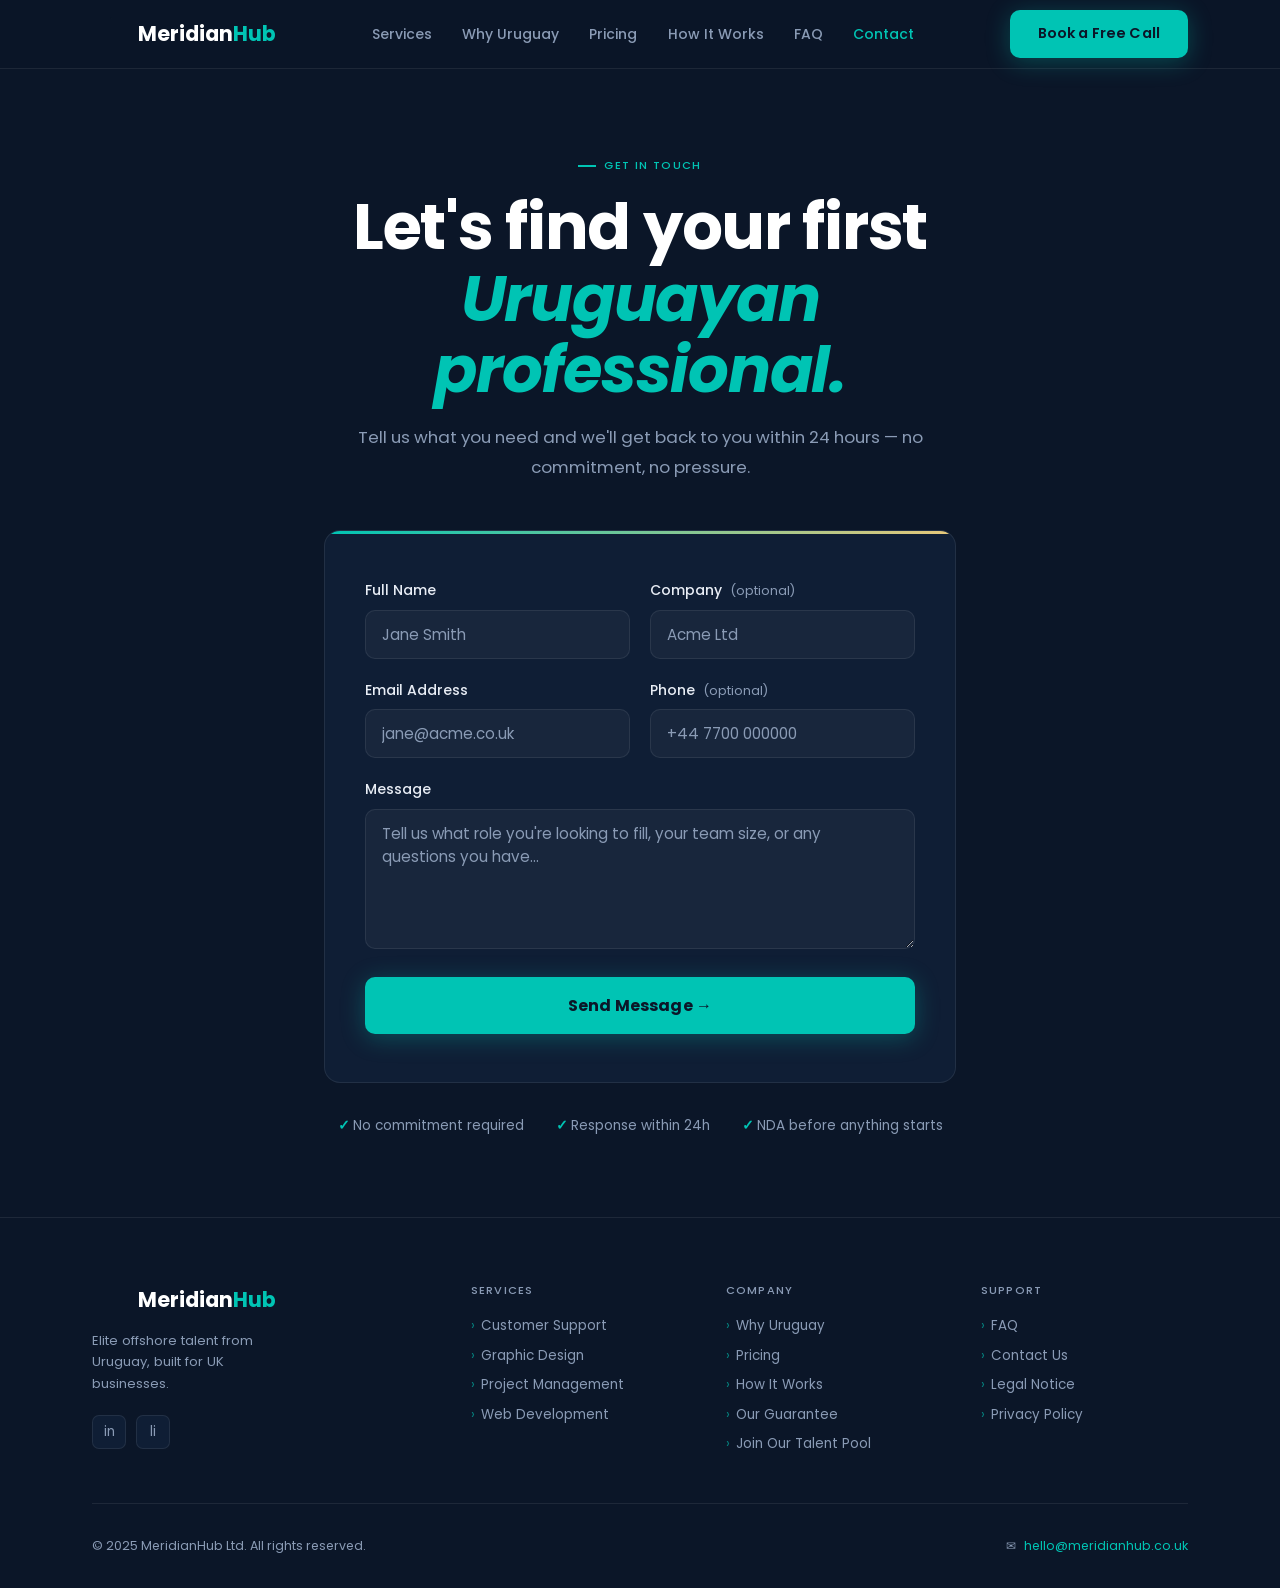
==== contact.html @ 28382a15 "Update contact.html" ====
<!DOCTYPE html>
<html lang="en-GB">
<head>
  <meta charset="UTF-8">
  <meta name="viewport" content="width=device-width, initial-scale=1">
  <title>Contact — MeridianHub</title>
  <link rel="preconnect" href="https://fonts.googleapis.com">
  <link rel="preconnect" href="https://fonts.gstatic.com" crossorigin>
  <link href="https://fonts.googleapis.com/css2?family=Poppins:ital,wght@0,100;0,200;0,300;0,400;0,500;0,600;0,700;0,800;0,900;1,100;1,200;1,300;1,400;1,500;1,600;1,700;1,800;1,900&display=swap" rel="stylesheet">
  <style>
    *, *::before, *::after { box-sizing: border-box; margin: 0; padding: 0; }
    html { scroll-behavior: smooth; font-size: 16px; }

    :root {
      --navy:       #0B1628;
      --navy-2:     #0F1E35;
      --navy-3:     #152540;
      --navy-4:     #1A2D4D;
      --teal:       #00C4B4;
      --teal-dim:   rgba(0,196,180,0.15);
      --teal-border:rgba(0,196,180,0.25);
      --gold:       #E8C87A;
      --gold-dim:   rgba(232,200,122,0.12);
      --white:      #FFFFFF;
      --off-white:  #E8EDF5;
      --muted:      #8A9BB5;
      --border:     rgba(255,255,255,0.08);
      --max-w:      1160px;
      --r:          10px;
    }

    body {
      font-family: 'Poppins', sans-serif;
      background: var(--navy);
      color: var(--off-white);
      overflow-x: hidden;
      line-height: 1.6;
    }

    a { text-decoration: none; color: inherit; }
    img { max-width: 100%; display: block; }
    strong { color: var(--white); font-weight: 600; }

    .container {
      max-width: var(--max-w);
      margin: 0 auto;
      padding: 0 2rem;
    }

    .tag {
      display: inline-flex;
      align-items: center;
      gap: 0.5rem;
      font-family: 'Poppins', sans-serif;
      font-size: 0.7rem;
      font-weight: 500;
      text-transform: uppercase;
      letter-spacing: 0.12em;
      color: var(--teal);
      margin-bottom: 1rem;
    }
    .tag::before {
      content: '';
      display: block;
      width: 18px; height: 2px;
      background: var(--teal);
    }

    h1, h2, h3, h4 {
      font-family: 'Poppins', sans-serif;
      font-weight: 700;
      line-height: 1.12;
      color: var(--white);
    }

    h1 { font-size: clamp(2.4rem, 5vw, 4rem); letter-spacing: -0.02em; }

    .btn {
      display: inline-flex;
      align-items: center;
      gap: 0.5rem;
      border-radius: var(--r);
      font-family: 'Poppins', sans-serif;
      font-weight: 600;
      font-size: 0.9rem;
      cursor: pointer;
      transition: all 0.22s;
      border: none;
      padding: 0.8rem 1.75rem;
      letter-spacing: 0.01em;
    }
    .btn-cta {
      background: var(--teal);
      color: var(--navy);
      box-shadow: 0 4px 24px rgba(0,196,180,0.3);
    }
    .btn-cta:hover { background: #00ddd0; transform: translateY(-2px); box-shadow: 0 8px 32px rgba(0,196,180,0.45); }

    /* HEADER */
    header {
      position: sticky;
      top: 0;
      z-index: 200;
      background: rgba(11,22,40,0.92);
      backdrop-filter: blur(20px);
      -webkit-backdrop-filter: blur(20px);
      border-bottom: 1px solid var(--border);
    }
    .header-inner {
      max-width: var(--max-w);
      margin: 0 auto;
      padding: 0 2rem;
      height: 68px;
      display: flex;
      align-items: center;
      justify-content: space-between;
      gap: 2rem;
    }
    .logo {
      display: flex;
      align-items: center;
      gap: 0.65rem;
      font-family: 'Poppins', sans-serif;
      font-size: 1.3rem;
      font-weight: 700;
      color: var(--white);
      flex-shrink: 0;
    }
    .logo-mark {
      width: 36px; height: 36px;
      border-radius: 6px;
      overflow: hidden;
      flex-shrink: 0;
      display: flex;
      align-items: center;
      justify-content: center;
    }
    .logo-mark img { width: 36px; height: 36px; object-fit: contain; display: block; }
    .logo-text span { color: var(--teal); }

    nav ul {
      list-style: none;
      display: flex;
      align-items: center;
      gap: 0.1rem;
    }
    nav ul a {
      font-size: 0.875rem;
      font-weight: 500;
      color: var(--muted);
      padding: 0.45rem 0.9rem;
      border-radius: 6px;
      transition: color 0.2s, background 0.2s;
    }
    nav ul a:hover { color: var(--white); background: rgba(255,255,255,0.05); }

    .ham {
      display: none;
      flex-direction: column;
      gap: 5px;
      cursor: pointer;
      padding: 4px;
      background: none;
      border: none;
    }
    .ham span {
      width: 22px; height: 2px;
      background: var(--off-white);
      border-radius: 2px;
      transition: all 0.3s;
    }

    /* FOOTER */
    footer {
      background: var(--navy);
      border-top: 1px solid var(--border);
      padding: 4rem 0 2rem;
    }
    .footer-grid {
      display: grid;
      grid-template-columns: 1.6fr 1fr 1fr 1fr;
      gap: 3rem;
      padding-bottom: 3rem;
      border-bottom: 1px solid var(--border);
    }
    .ft-brand .logo { margin-bottom: 0.75rem; }
    .ft-brand .tagline {
      font-size: 0.82rem;
      color: var(--muted);
      line-height: 1.65;
      max-width: 210px;
      margin-bottom: 1.25rem;
    }
    .social-row { display: flex; gap: 0.65rem; }
    .social-row a {
      width: 34px; height: 34px;
      background: var(--navy-2);
      border: 1px solid var(--border);
      border-radius: 7px;
      display: flex;
      align-items: center;
      justify-content: center;
      color: var(--muted);
      font-size: 0.85rem;
      transition: all 0.2s;
    }
    .social-row a:hover { background: var(--teal); color: var(--navy); border-color: var(--teal); }
    .ft-col h5 {
      font-family: 'Poppins', sans-serif;
      font-size: 0.7rem;
      font-weight: 500;
      text-transform: uppercase;
      letter-spacing: 0.1em;
      color: var(--muted);
      margin-bottom: 1rem;
    }
    .ft-col ul { list-style: none; display: flex; flex-direction: column; gap: 0.5rem; }
    .ft-col ul a {
      font-size: 0.84rem;
      color: var(--muted);
      transition: color 0.2s;
      display: flex;
      align-items: center;
      gap: 0.35rem;
    }
    .ft-col ul a::before { content: '›'; color: var(--teal); opacity: 0.6; }
    .ft-col ul a:hover { color: var(--white); }
    .footer-bottom {
      padding-top: 2rem;
      display: flex;
      justify-content: space-between;
      align-items: center;
      gap: 1rem;
      flex-wrap: wrap;
    }
    .footer-bottom p { font-size: 0.78rem; color: var(--muted); }
    .footer-contact {
      display: flex;
      align-items: center;
      gap: 0.5rem;
      font-size: 0.78rem;
      color: var(--muted);
    }
    .footer-contact a { color: var(--teal); transition: opacity 0.2s; }
    .footer-contact a:hover { opacity: 0.8; }

    /* CONTACT PAGE */
    .contact-hero {
      text-align: center;
      padding: 80px 24px 48px;
      max-width: 640px;
      margin: 0 auto;
    }
    .contact-hero .tag { justify-content: center; }
    .contact-hero h1 { margin-bottom: 1rem; }
    .contact-hero h1 em { font-style: italic; color: var(--teal); }
    .contact-hero p { font-size: 1.05rem; color: var(--muted); line-height: 1.8; }

    .contact-section {
      max-width: 680px;
      margin: 0 auto 80px;
      padding: 0 24px;
    }
    .contact-card {
      background: var(--navy-2);
      border: 1px solid var(--border);
      border-radius: 16px;
      padding: 48px 40px;
      position: relative;
      overflow: hidden;
    }
    .contact-card::before {
      content: '';
      position: absolute;
      top: 0; left: 0; right: 0;
      height: 3px;
      background: linear-gradient(90deg, var(--teal), var(--gold));
    }
    @media (max-width: 600px) { .contact-card { padding: 32px 20px; } }

    .form-row { display: grid; grid-template-columns: 1fr 1fr; gap: 20px; }
    @media (max-width: 600px) { .form-row { grid-template-columns: 1fr; } }

    .form-group { display: flex; flex-direction: column; gap: 8px; margin-bottom: 20px; }
    .form-group label { font-size: 0.875rem; font-weight: 500; color: var(--off-white); }
    .form-group label .optional { font-weight: 400; color: var(--muted); font-size: 0.8rem; margin-left: 4px; }
    .form-group input,
    .form-group textarea {
      background: rgba(255,255,255,0.04);
      border: 1px solid var(--border);
      border-radius: 10px;
      padding: 12px 16px;
      font-size: 0.95rem;
      font-family: 'Poppins', sans-serif;
      color: var(--off-white);
      transition: border-color 0.2s, box-shadow 0.2s;
      outline: none;
      width: 100%;
      box-sizing: border-box;
    }
    .form-group input::placeholder,
    .form-group textarea::placeholder { color: var(--muted); }
    .form-group input:focus,
    .form-group textarea:focus {
      border-color: var(--teal);
      box-shadow: 0 0 0 3px rgba(0,196,180,0.12);
    }
    .form-group textarea { resize: vertical; min-height: 140px; }

    .submit-btn {
      width: 100%;
      padding: 16px 32px;
      background: var(--teal);
      color: var(--navy);
      font-size: 1rem;
      font-weight: 700;
      font-family: 'Poppins', sans-serif;
      border: none;
      border-radius: 10px;
      cursor: pointer;
      transition: all 0.22s;
      margin-top: 8px;
      letter-spacing: 0.01em;
      box-shadow: 0 4px 24px rgba(0,196,180,0.3);
    }
    .submit-btn:hover { background: #00ddd0; transform: translateY(-2px); box-shadow: 0 8px 32px rgba(0,196,180,0.45); }
    .submit-btn:active { transform: translateY(0); }
    .submit-btn:disabled { opacity: 0.7; cursor: not-allowed; transform: none; }

    .success-msg {
      display: none;
      text-align: center;
      padding: 32px;
      color: var(--teal);
      font-size: 1.1rem;
      font-weight: 500;
    }
    .success-msg .checkmark { font-size: 2.5rem; display: block; margin-bottom: 12px; }

    .contact-trust {
      display: flex;
      justify-content: center;
      gap: 32px;
      flex-wrap: wrap;
      margin-top: 32px;
      color: var(--muted);
      font-size: 0.85rem;
    }
    .contact-trust span::before { content: "✓ "; color: var(--teal); font-weight: 700; }

    /* RESPONSIVE */
    @media (max-width: 768px) {
      nav { display: none; position: fixed; top: 68px; left: 0; right: 0; background: rgba(11,22,40,0.98); border-bottom: 1px solid var(--border); padding: 1rem; }
      nav.open { display: block; }
      nav ul { flex-direction: column; gap: 0.1rem; }
      nav ul a { display: block; padding: 0.75rem 1rem; }
      .ham { display: flex; }
      .header-cta-wrap { display: none; }
      .footer-grid { grid-template-columns: 1fr; gap: 2rem; }
      .footer-bottom { flex-direction: column; text-align: center; }
    }
  </style>
</head>
<body>

  <!-- ===== HEADER ===== -->
  <header>
    <div class="header-inner">
      <a href="index.html" class="logo">
        <div class="logo-mark">
          <img src="[data-uri]" alt="MeridianHub" onerror="this.style.display='none'">
        </div>
        <span class="logo-text">Meridian<span>Hub</span></span>
      </a>

      <nav id="nav">
        <ul>
          <li><a href="services.html">Services</a></li>
          <li><a href="why-uruguay.html">Why Uruguay</a></li>
          <li><a href="pricing.html">Pricing</a></li>
          <li><a href="index.html#how">How It Works</a></li>
          <li><a href="index.html#faq">FAQ</a></li>
          <li><a href="contact.html" style="color:var(--teal)">Contact</a></li>
        </ul>
      </nav>

      <div class="header-cta-wrap">
        <a href="contact.html" class="btn btn-cta">Book a Free Call</a>
      </div>

      <button class="ham" id="ham" aria-label="Menu">
        <span></span><span></span><span></span>
      </button>
    </div>
  </header>

  <!-- ===== HERO ===== -->
  <div class="contact-hero">
    <span class="tag">Get in Touch</span>
    <h1>Let's find your first <em>Uruguayan professional.</em></h1>
    <p>Tell us what you need and we'll get back to you within 24 hours — no commitment, no pressure.</p>
  </div>

  <!-- ===== FORM ===== -->
  <div class="contact-section">
    <div class="contact-card">

      <form id="contactForm">

        <div class="form-row">
          <div class="form-group">
            <label for="name">Full Name</label>
            <input type="text" id="name" name="name" placeholder="Jane Smith" required>
          </div>
          <div class="form-group">
            <label for="company">Company <span class="optional">(optional)</span></label>
            <input type="text" id="company" name="company" placeholder="Acme Ltd">
          </div>
        </div>

        <div class="form-row">
          <div class="form-group">
            <label for="email">Email Address</label>
            <input type="email" id="email" name="email" placeholder="jane@acme.co.uk" required>
          </div>
          <div class="form-group">
            <label for="phone">Phone <span class="optional">(optional)</span></label>
            <input type="tel" id="phone" name="phone" placeholder="+44 7700 000000">
          </div>
        </div>

        <div class="form-group">
          <label for="message">Message</label>
          <textarea id="message" name="message" placeholder="Tell us what role you're looking to fill, your team size, or any questions you have..." required></textarea>
        </div>

        <button type="submit" class="submit-btn" id="submitBtn">Send Message →</button>

      </form>

      <div class="success-msg" id="successMsg">
        Thanks! We'll be in touch within 24 hours.
      </div>

    </div>

    <div class="contact-trust">
      <span>No commitment required</span>
      <span>Response within 24h</span>
      <span>NDA before anything starts</span>
    </div>
  </div>

  <!-- ===== FOOTER ===== -->
  <footer>
    <div class="container">
      <div class="footer-grid">
        <div class="ft-brand">
          <a href="index.html" class="logo">
            <div class="logo-mark">
              <img src="[data-uri]" alt="MeridianHub" onerror="this.style.display='none'">
            </div>
            <span class="logo-text">Meridian<span>Hub</span></span>
          </a>
          <p class="tagline">Elite offshore talent from Uruguay, built for UK businesses.</p>
          <div class="social-row">
            <a href="#" title="Instagram">in</a>
            <a href="#" title="LinkedIn">li</a>
          </div>
        </div>

        <div class="ft-col">
          <h5>Services</h5>
          <ul>
            <li><a href="index.html#services">Customer Support</a></li>
            <li><a href="index.html#services">Graphic Design</a></li>
            <li><a href="index.html#services">Project Management</a></li>
            <li><a href="index.html#services">Web Development</a></li>
          </ul>
        </div>

        <div class="ft-col">
          <h5>Company</h5>
          <ul>
            <li><a href="why-uruguay.html">Why Uruguay</a></li>
            <li><a href="pricing.html">Pricing</a></li>
            <li><a href="index.html#how">How It Works</a></li>
            <li><a href="index.html#trust">Our Guarantee</a></li>
            <li><a href="#">Join Our Talent Pool</a></li>
          </ul>
        </div>

        <div class="ft-col">
          <h5>Support</h5>
          <ul>
            <li><a href="index.html#faq">FAQ</a></li>
            <li><a href="contact.html">Contact Us</a></li>
            <li><a href="legal-notice.html">Legal Notice</a></li>
            <li><a href="privacy-policy.html">Privacy Policy</a></li>
          </ul>
        </div>
      </div>

      <div class="footer-bottom">
        <p>© 2025 MeridianHub Ltd. All rights reserved.</p>
        <div class="footer-contact">
          <span>✉</span>
          <a href="mailto:hello@meridianhub.co.uk">hello@meridianhub.co.uk</a>
        </div>
      </div>
    </div>
  </footer>

  <script>
    // Mobile menu
    const ham = document.getElementById('ham');
    const nav = document.getElementById('nav');
    ham.addEventListener('click', () => nav.classList.toggle('open'));

    // Form submit via Formspree
    const form = document.getElementById('contactForm');
    const submitBtn = document.getElementById('submitBtn');
    const successMsg = document.getElementById('successMsg');

    form.addEventListener('submit', async function(e) {
      e.preventDefault();

      submitBtn.textContent = 'Sending...';
      submitBtn.disabled = true;

      const data = new FormData(form);

      try {
        const response = await fetch('https://formspree.io/f/mykvaqzg', {
          method: 'POST',
          body: data,
          headers: { 'Accept': 'application/json' }
        });

        if (response.ok) {
          form.style.display = 'none';
          successMsg.style.display = 'block';
        } else {
          submitBtn.textContent = 'Send Message →';
          submitBtn.disabled = false;
          alert('Something went wrong. Please try again or email us at hello@meridianhub.co.uk');
        }
      } catch (error) {
        submitBtn.textContent = 'Send Message →';
        submitBtn.disabled = false;
        alert('Something went wrong. Please try again or email us at hello@meridianhub.co.uk');
      }
    });
  </script>

</body>
</html>
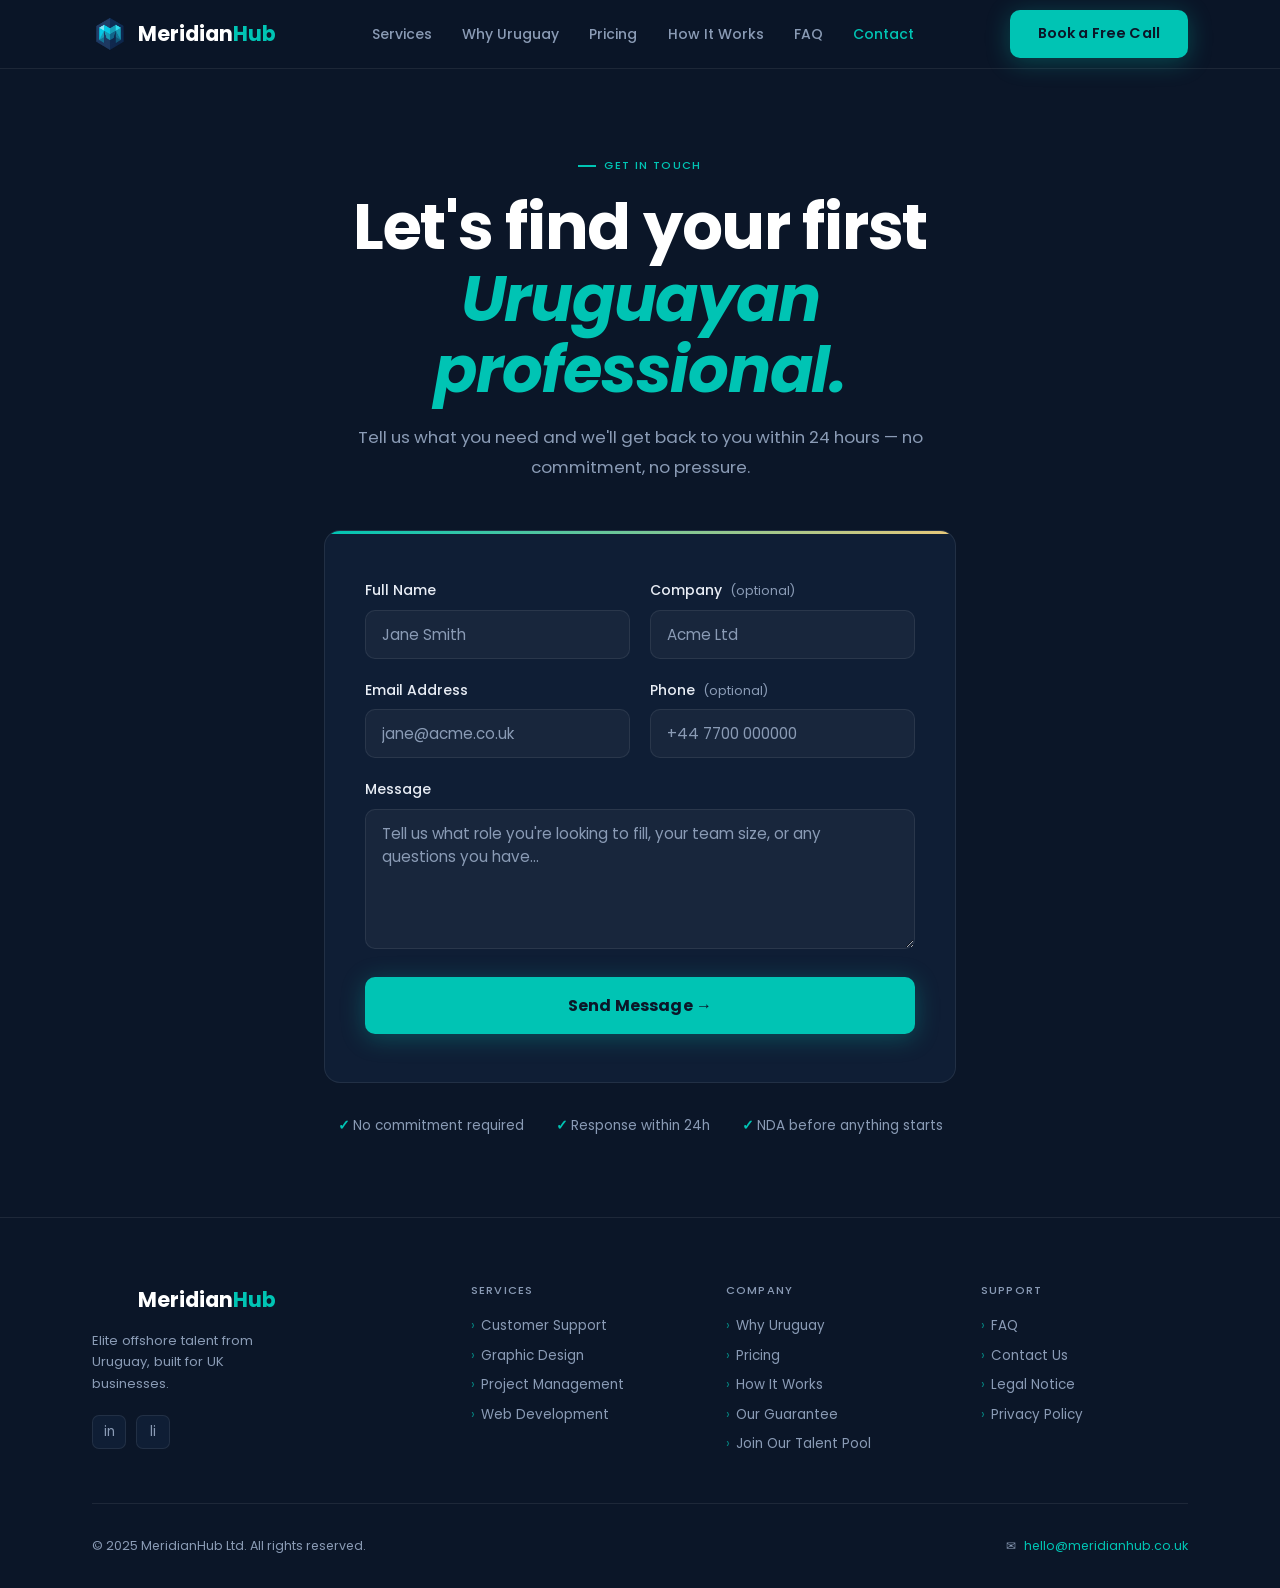
==== commit 4a314462: "Update contact.html" ====
--- a/contact.html
+++ b/contact.html
@@ -336,7 +336,7 @@
       font-size: 1.1rem;
       font-weight: 500;
     }
-    .success-msg .checkmark { font-size: 2.5rem; display: block; margin-bottom: 12px; }
+    
 
     .contact-trust {
       display: flex;
@@ -369,7 +369,7 @@
     <div class="header-inner">
       <a href="index.html" class="logo">
         <div class="logo-mark">
-          <img src="[data-uri]" alt="MeridianHub" onerror="this.style.display='none'">
+          <img src="[data-uri]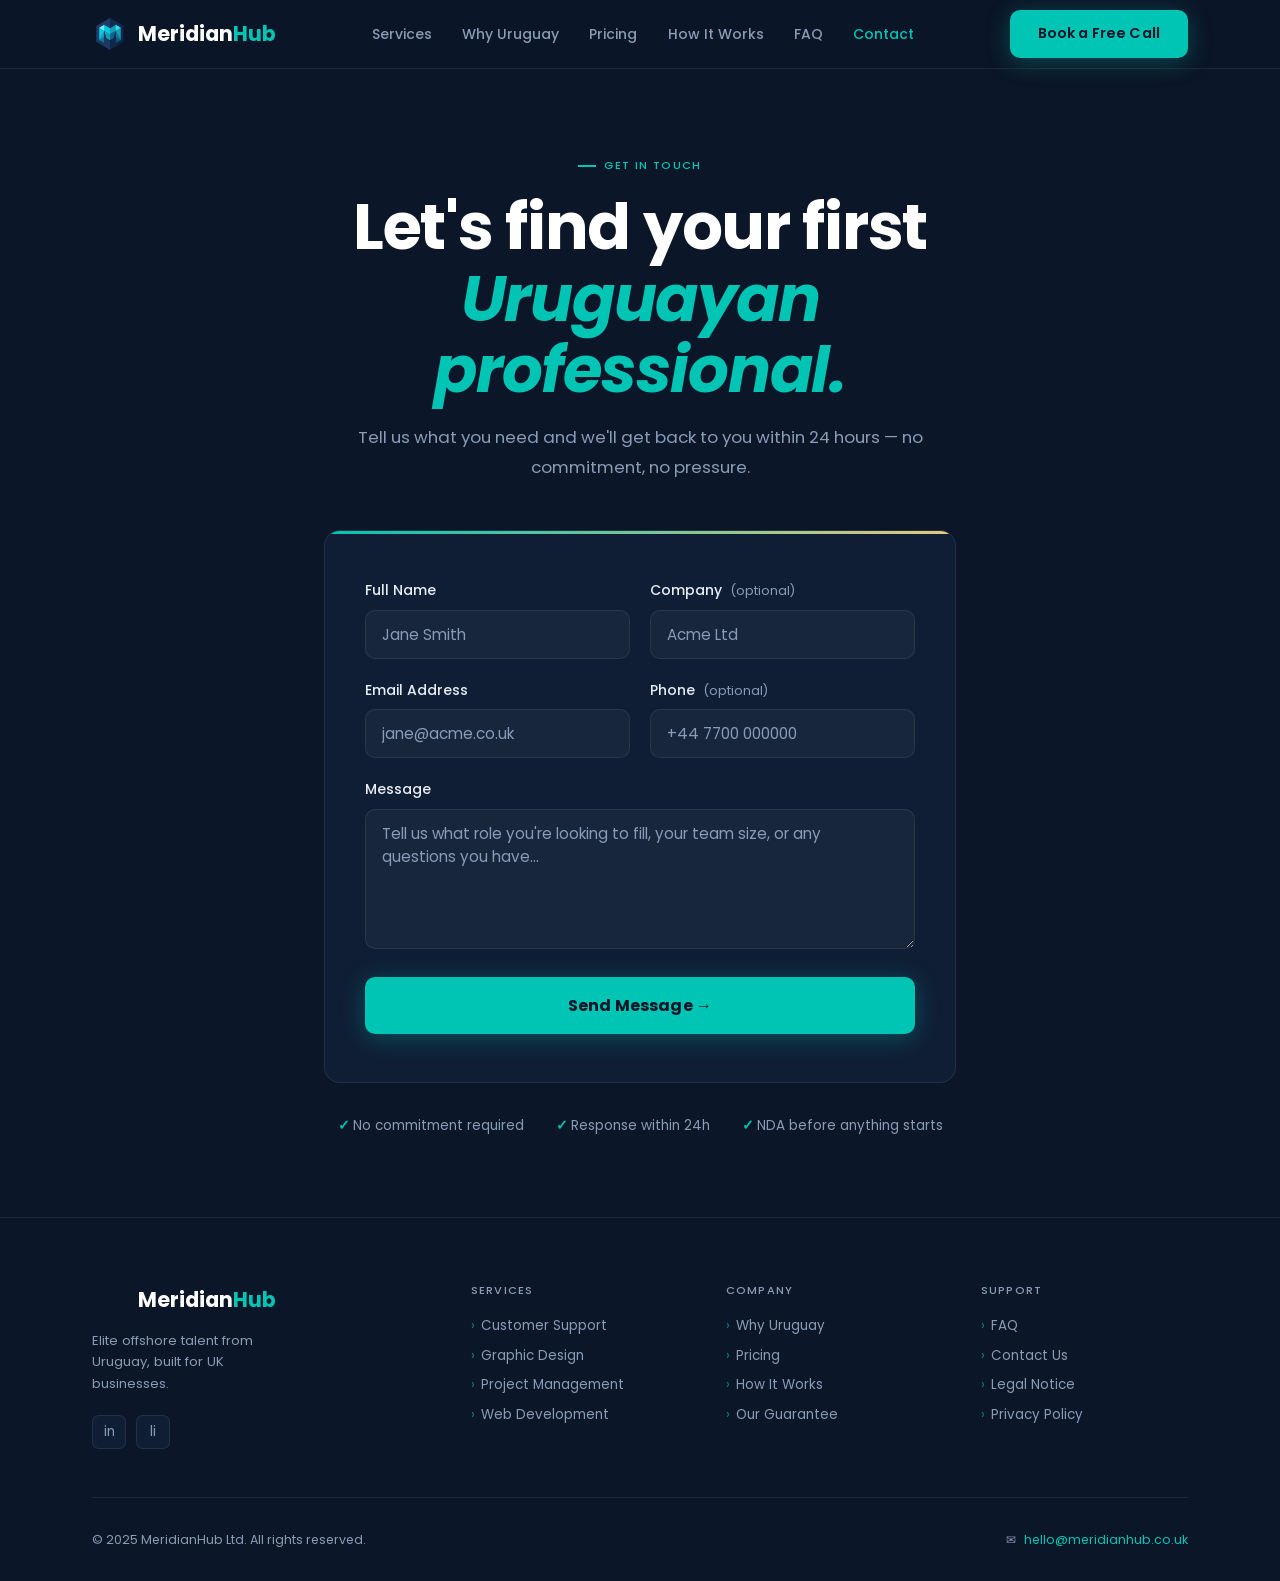
==== commit 8ab9fa58: "Update contact.html" ====
--- a/contact.html
+++ b/contact.html
@@ -4,6 +4,8 @@
 <head>
   <meta charset="UTF-8">
   <meta name="viewport" content="width=device-width, initial-scale=1">
+  <link rel="icon" type="image/x-icon" sizes="48x48" href="/favicon-48.ico">
+  <link rel="icon" type="image/png" sizes="512x512" href="/favicon-512.png">
   <title>Contact — MeridianHub</title>
   <link rel="preconnect" href="https://fonts.googleapis.com">
   <link rel="preconnect" href="https://fonts.gstatic.com" crossorigin>
@@ -379,8 +381,8 @@
           <li><a href="services.html">Services</a></li>
           <li><a href="why-uruguay.html">Why Uruguay</a></li>
           <li><a href="pricing.html">Pricing</a></li>
-          <li><a href="index.html#how">How It Works</a></li>
-          <li><a href="index.html#faq">FAQ</a></li>
+          <li><a href="/#how">How It Works</a></li>
+          <li><a href="/#faq">FAQ</a></li>
           <li><a href="contact.html" style="color:var(--teal)">Contact</a></li>
         </ul>
       </nav>
@@ -485,9 +487,8 @@
           <ul>
             <li><a href="why-uruguay.html">Why Uruguay</a></li>
             <li><a href="pricing.html">Pricing</a></li>
-            <li><a href="index.html#how">How It Works</a></li>
-            <li><a href="index.html#trust">Our Guarantee</a></li>
-            <li><a href="#">Join Our Talent Pool</a></li>
+            <li><a href="/#how">How It Works</a></li>
+            <li><a href="/#trust">Our Guarantee</a></li>
           </ul>
         </div>
 
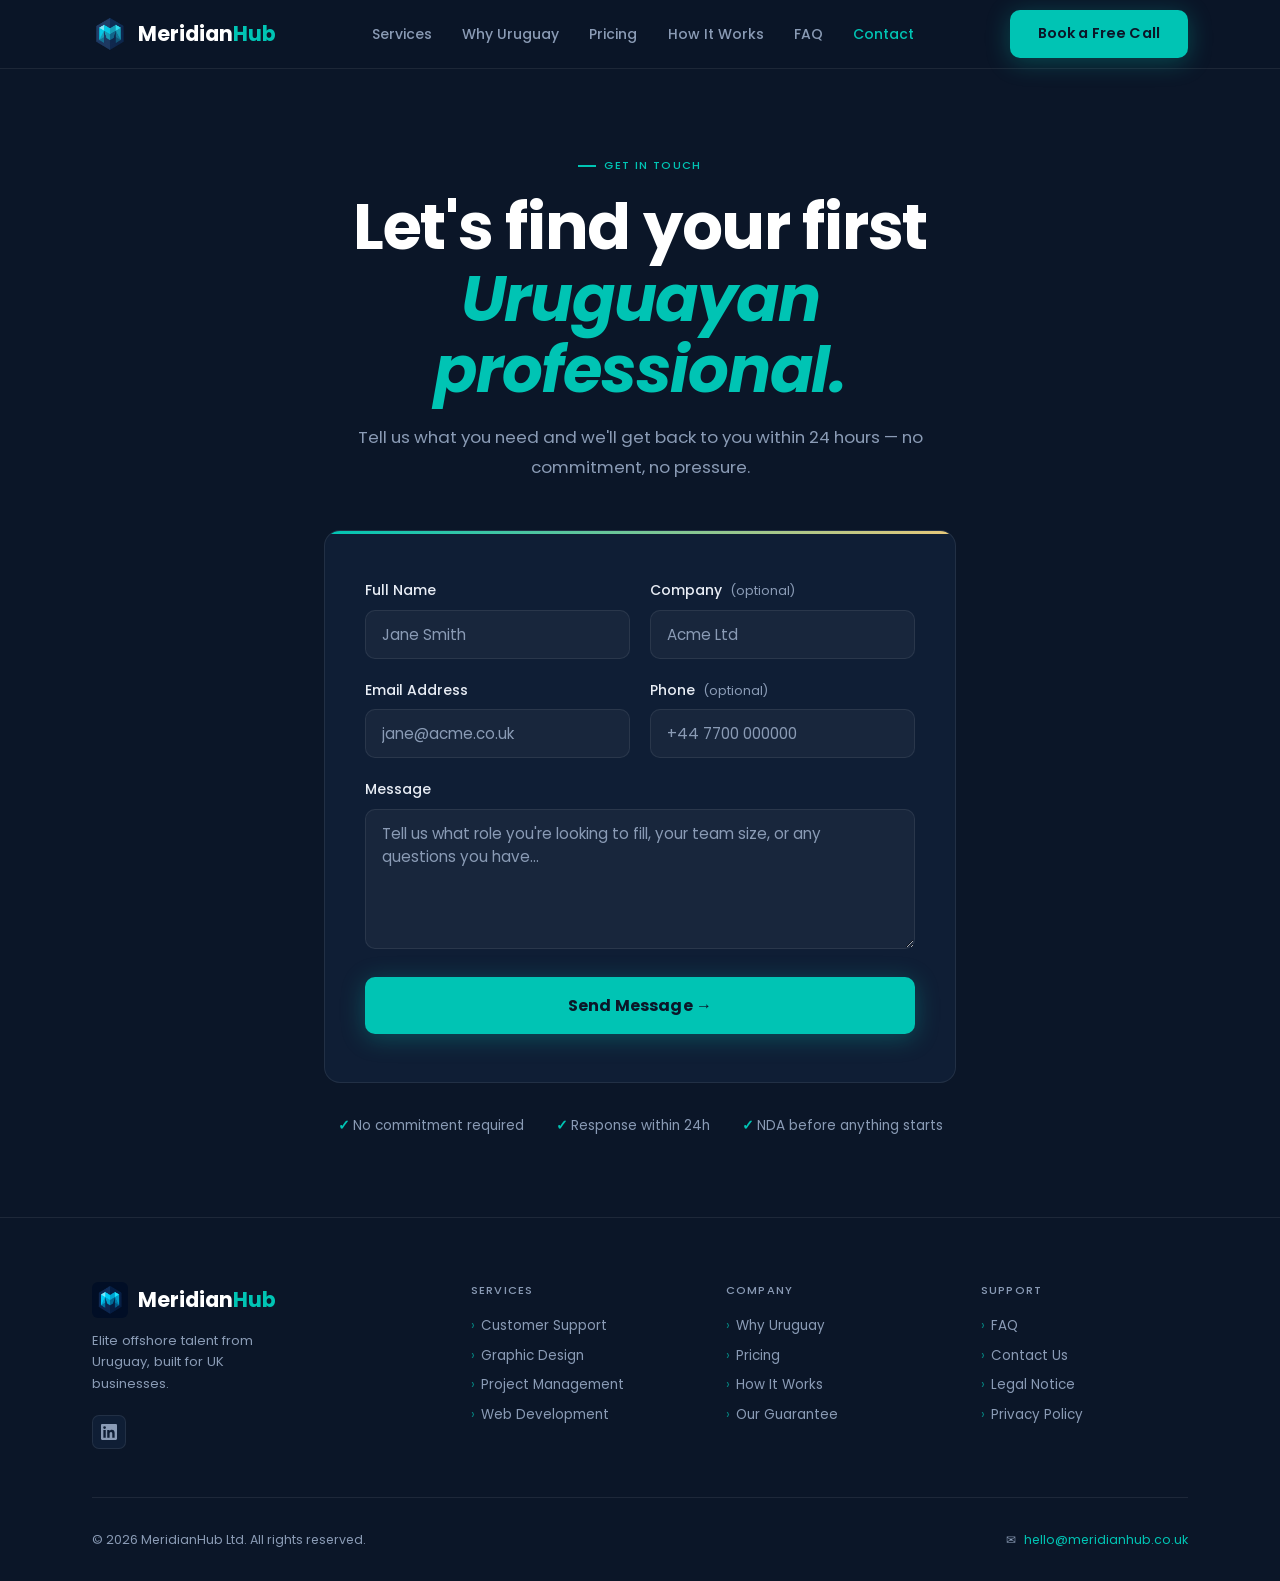
==== commit d8a12a44: "Update contact.html" ====
--- a/contact.html
+++ b/contact.html
@@ -369,7 +369,7 @@
   <!-- ===== HEADER ===== -->
   <header>
     <div class="header-inner">
-      <a href="index.html" class="logo">
+      <a href="/" class="logo">
         <div class="logo-mark">
           <img src="[data-uri]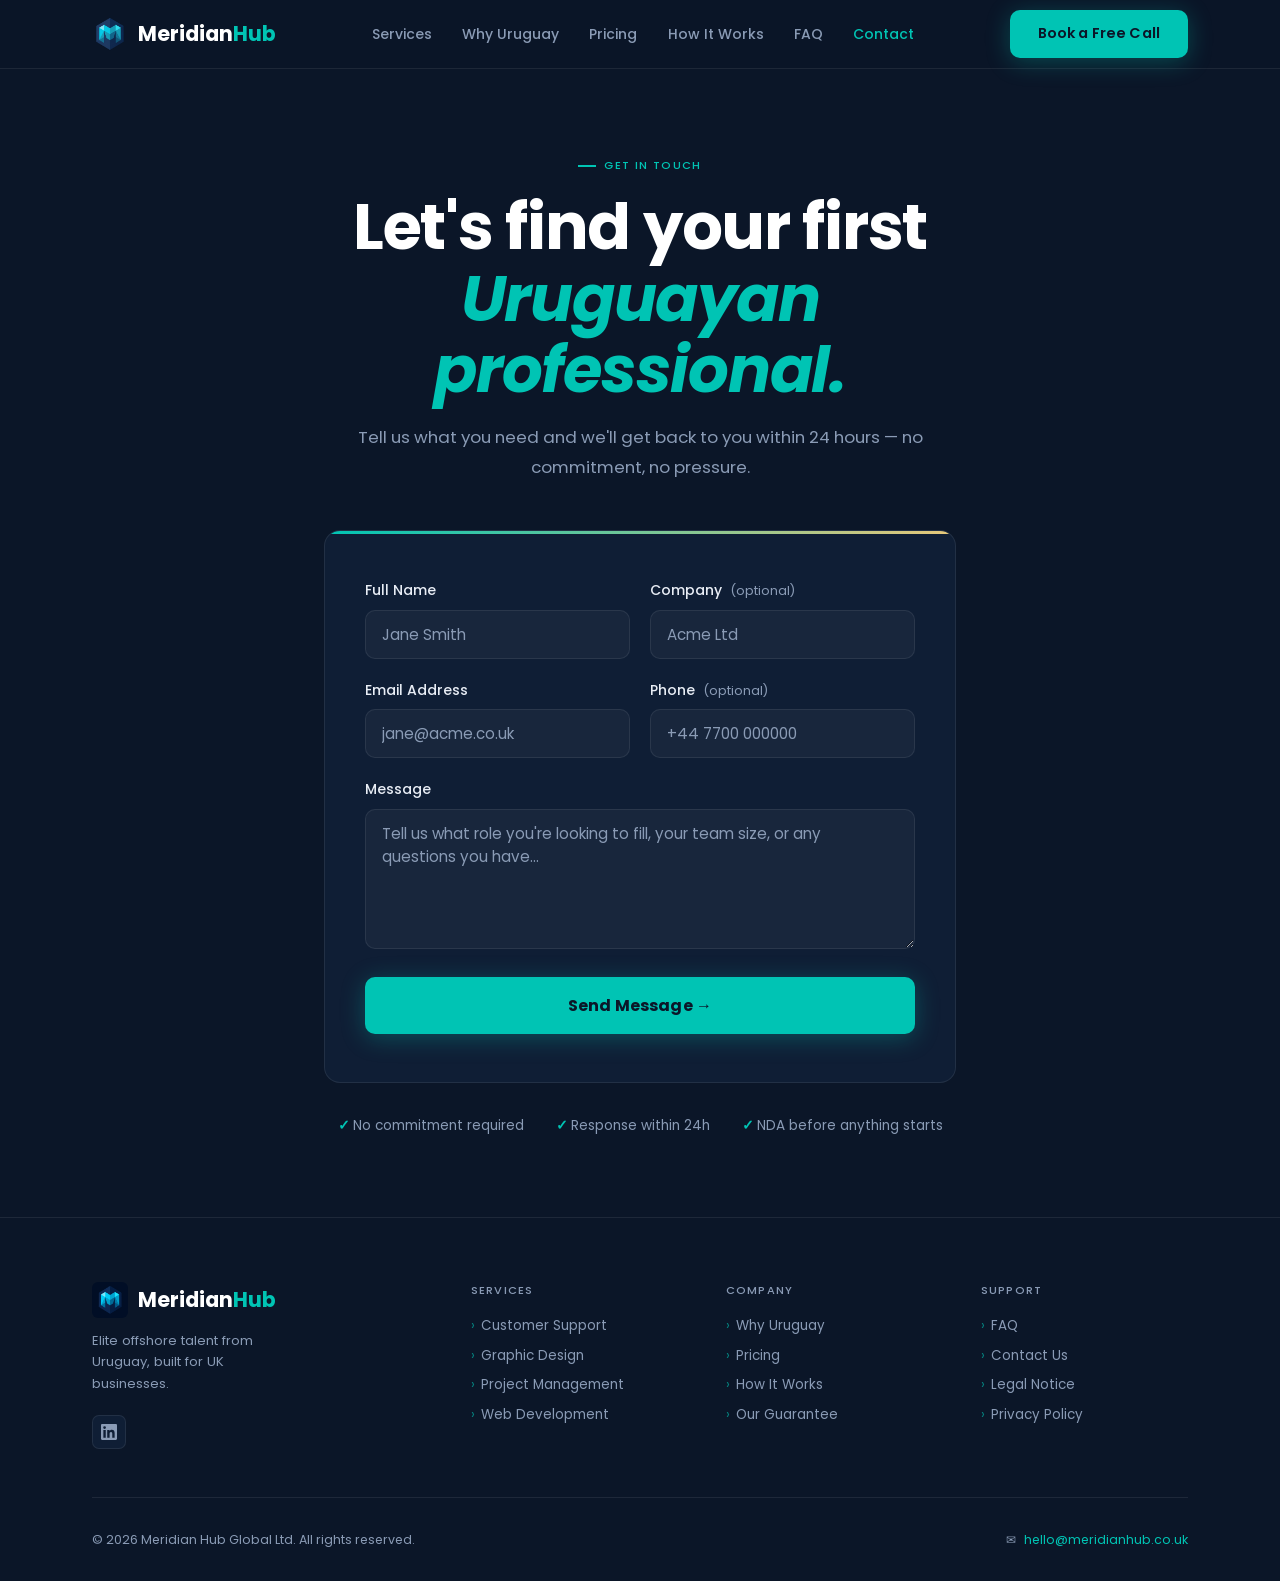
==== commit 81985d61: "Add files via upload Enable clean URLs" ====
--- a/contact.html
+++ b/contact.html
@@ -378,17 +378,17 @@
 
       <nav id="nav">
         <ul>
-          <li><a href="services.html">Services</a></li>
-          <li><a href="why-uruguay.html">Why Uruguay</a></li>
-          <li><a href="pricing.html">Pricing</a></li>
+          <li><a href="/services">Services</a></li>
+          <li><a href="/why-uruguay">Why Uruguay</a></li>
+          <li><a href="/pricing">Pricing</a></li>
           <li><a href="/#how">How It Works</a></li>
           <li><a href="/#faq">FAQ</a></li>
-          <li><a href="contact.html" style="color:var(--teal)">Contact</a></li>
+          <li><a href="/contact" style="color:var(--teal)">Contact</a></li>
         </ul>
       </nav>
 
       <div class="header-cta-wrap">
-        <a href="contact.html" class="btn btn-cta">Book a Free Call</a>
+        <a href="/contact" class="btn btn-cta">Book a Free Call</a>
       </div>
 
       <button class="ham" id="ham" aria-label="Menu">
